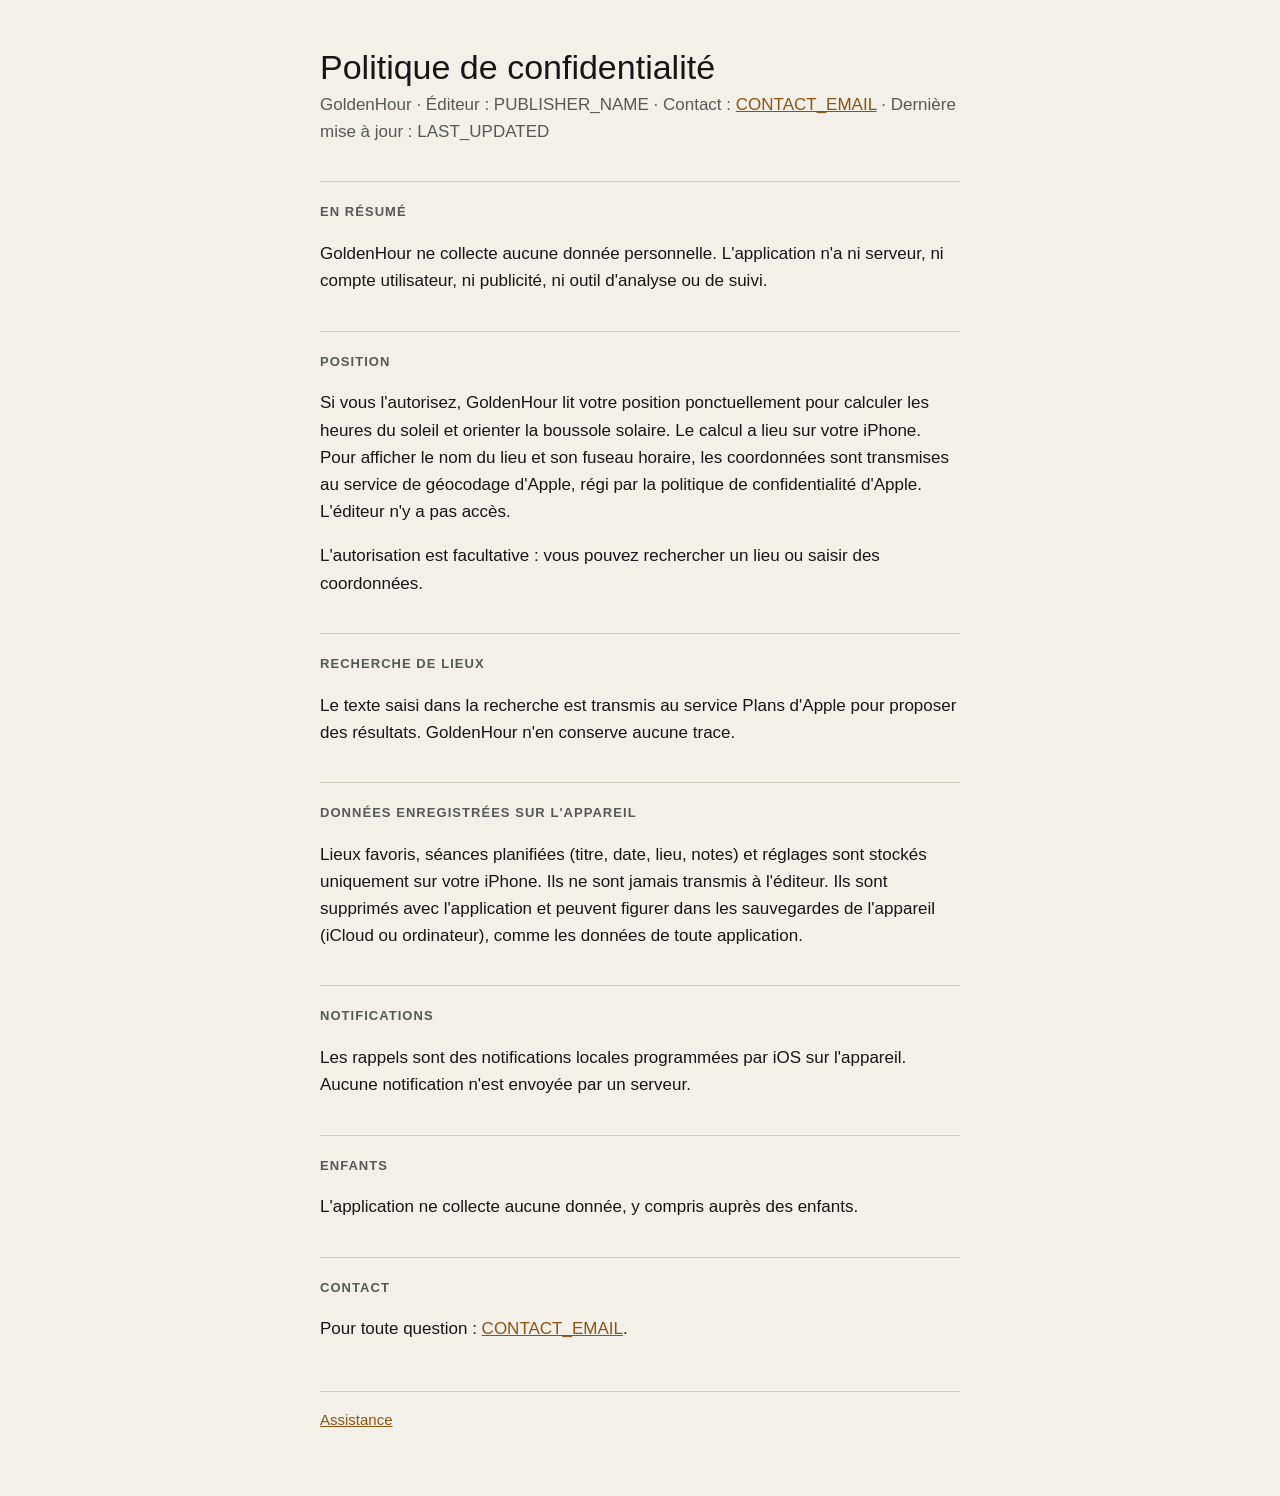
==== docs/confidentialite.html @ c63663b9 "Add support and privacy web pages (GitHub Pages from docs/) and step-by-step publishing guide Co-Aut" ====
<!doctype html>
<html lang="fr">
<head>
<meta charset="utf-8">
<meta name="viewport" content="width=device-width, initial-scale=1">
<title>GoldenHour — Confidentialité</title>
<link rel="stylesheet" href="style.css">
</head>
<body>
<main>
  <h1>Politique de confidentialité</h1>
  <p class="tagline">GoldenHour · Éditeur : PUBLISHER_NAME · Contact : <a href="mailto:CONTACT_EMAIL">CONTACT_EMAIL</a> · Dernière mise à jour : LAST_UPDATED</p>

  <h2>En résumé</h2>
  <p>GoldenHour ne collecte aucune donnée personnelle. L'application n'a ni serveur, ni compte utilisateur, ni publicité, ni outil d'analyse ou de suivi.</p>

  <h2>Position</h2>
  <p>Si vous l'autorisez, GoldenHour lit votre position ponctuellement pour calculer les heures du soleil et orienter la boussole solaire. Le calcul a lieu sur votre iPhone. Pour afficher le nom du lieu et son fuseau horaire, les coordonnées sont transmises au service de géocodage d'Apple, régi par la politique de confidentialité d'Apple. L'éditeur n'y a pas accès.</p>
  <p>L'autorisation est facultative : vous pouvez rechercher un lieu ou saisir des coordonnées.</p>

  <h2>Recherche de lieux</h2>
  <p>Le texte saisi dans la recherche est transmis au service Plans d'Apple pour proposer des résultats. GoldenHour n'en conserve aucune trace.</p>

  <h2>Données enregistrées sur l'appareil</h2>
  <p>Lieux favoris, séances planifiées (titre, date, lieu, notes) et réglages sont stockés uniquement sur votre iPhone. Ils ne sont jamais transmis à l'éditeur. Ils sont supprimés avec l'application et peuvent figurer dans les sauvegardes de l'appareil (iCloud ou ordinateur), comme les données de toute application.</p>

  <h2>Notifications</h2>
  <p>Les rappels sont des notifications locales programmées par iOS sur l'appareil. Aucune notification n'est envoyée par un serveur.</p>

  <h2>Enfants</h2>
  <p>L'application ne collecte aucune donnée, y compris auprès des enfants.</p>

  <h2>Contact</h2>
  <p>Pour toute question : <a href="mailto:CONTACT_EMAIL">CONTACT_EMAIL</a>.</p>

  <nav><a href="index.html">Assistance</a></nav>
</main>
</body>
</html>
---- docs/style.css ----
:root {
  --bg: #F3F0E9; --ink: #151717; --ink2: #545957; --rule: #D3CEC2; --amber: #8A5514; --accent: #D99A45;
  color-scheme: light dark;
}
@media (prefers-color-scheme: dark) {
  :root { --bg: #151717; --ink: #F3F0E9; --ink2: #A3A8A5; --rule: #2E3232; --amber: #E5AC60; }
}
* { box-sizing: border-box; }
body {
  margin: 0; background: var(--bg); color: var(--ink);
  font: 17px/1.6 -apple-system, BlinkMacSystemFont, "Helvetica Neue", Helvetica, Arial, sans-serif;
}
main { max-width: 680px; margin: 0 auto; padding: 48px 20px 64px; }
header { display: flex; align-items: center; gap: 16px; margin-bottom: 32px; }
header img { width: 64px; height: 64px; border-radius: 14px; }
h1 { font-weight: 300; font-size: 34px; margin: 0; line-height: 1.15; }
.tagline { color: var(--ink2); margin: 4px 0 0; }
h2 {
  font-size: 13px; font-weight: 600; letter-spacing: .08em; text-transform: uppercase;
  color: var(--ink2); border-top: 1px solid var(--rule); padding-top: 20px; margin: 36px 0 8px;
}
a { color: var(--amber); }
nav { margin-top: 48px; border-top: 1px solid var(--rule); padding-top: 16px; font-size: 15px; color: var(--ink2); }
nav a { margin-right: 16px; }
dt { font-weight: 600; margin-top: 16px; }
dd { margin: 4px 0 0; color: var(--ink); }
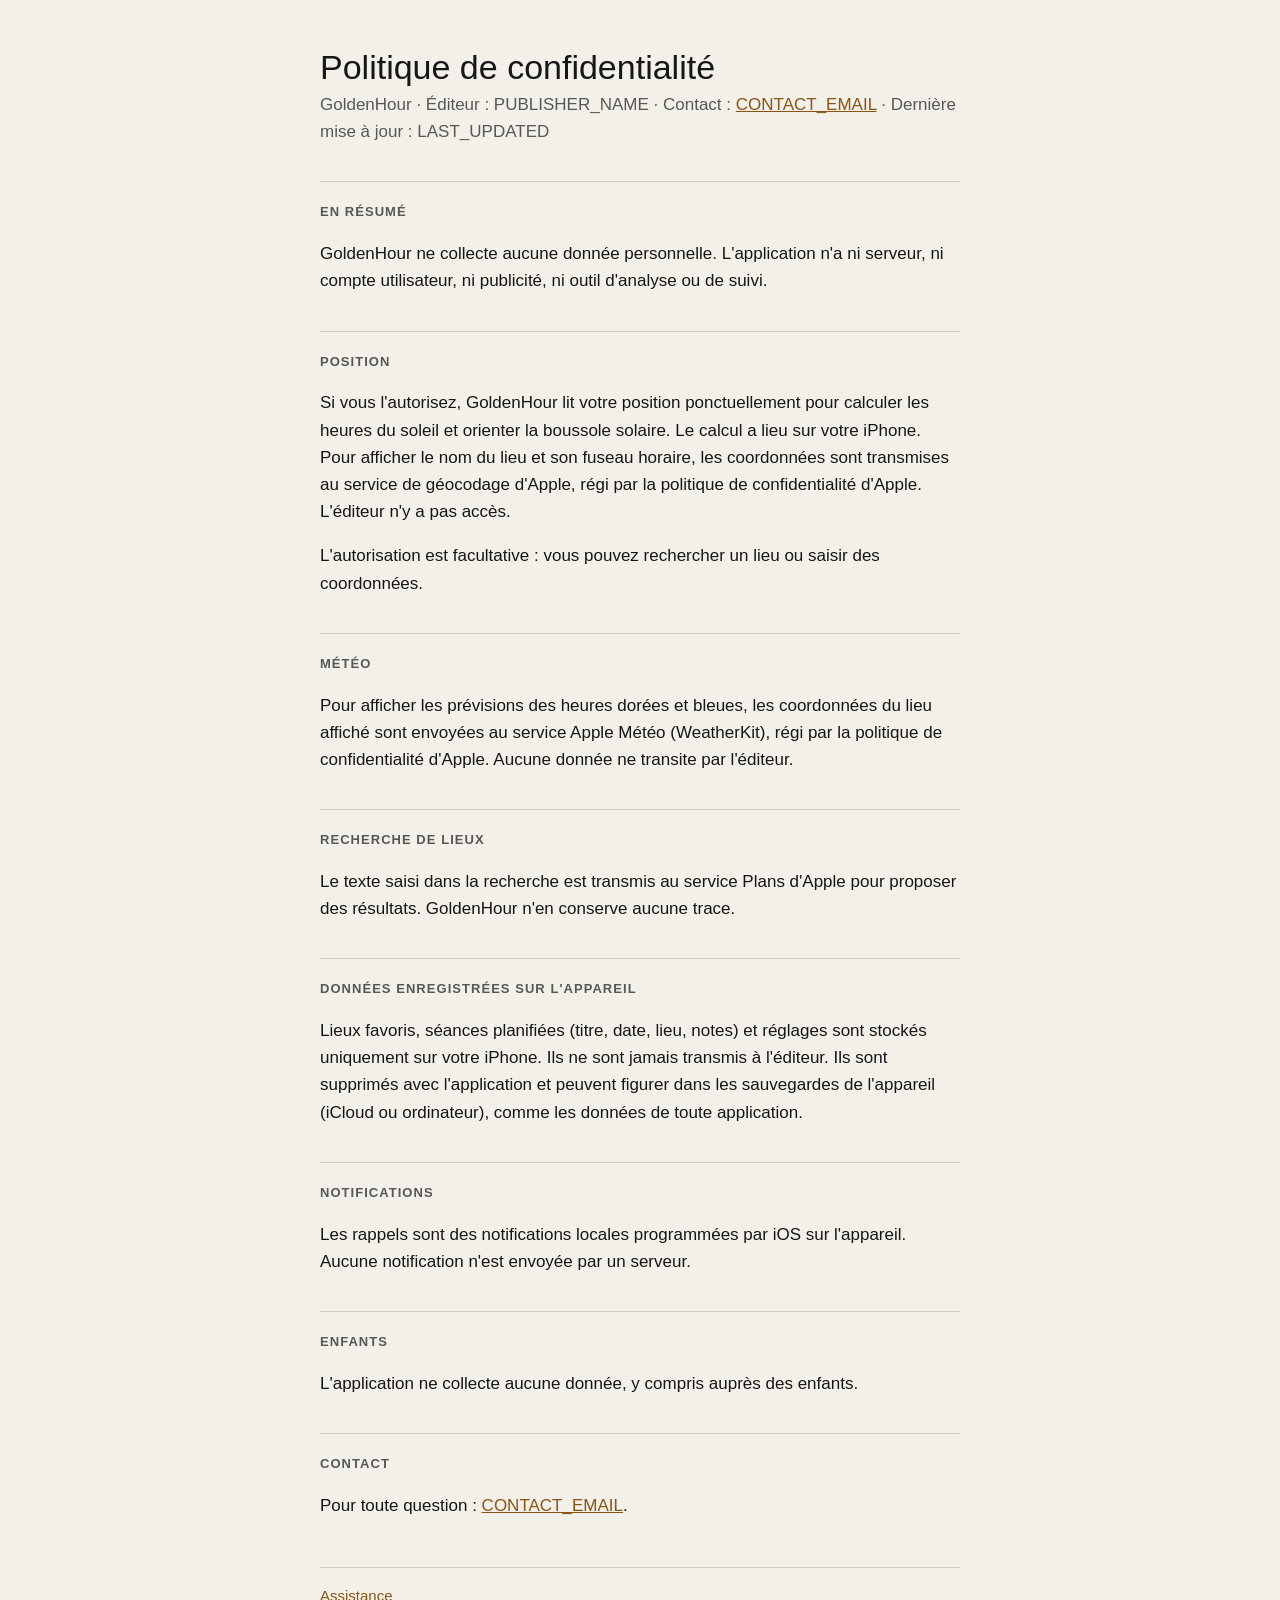
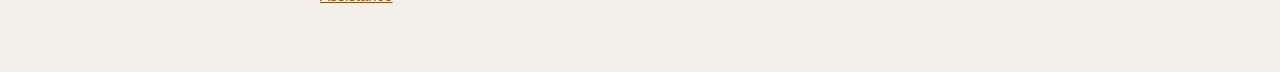
==== commit 74f57dc8: "Add WeatherKit forecasts for golden and blue hours Hour-by-hour cloud cover, precipitation chance, t" ====
--- a/docs/confidentialite.html
+++ b/docs/confidentialite.html
@@ -18,6 +18,9 @@
   <p>Si vous l'autorisez, GoldenHour lit votre position ponctuellement pour calculer les heures du soleil et orienter la boussole solaire. Le calcul a lieu sur votre iPhone. Pour afficher le nom du lieu et son fuseau horaire, les coordonnées sont transmises au service de géocodage d'Apple, régi par la politique de confidentialité d'Apple. L'éditeur n'y a pas accès.</p>
   <p>L'autorisation est facultative : vous pouvez rechercher un lieu ou saisir des coordonnées.</p>
 
+  <h2>Météo</h2>
+  <p>Pour afficher les prévisions des heures dorées et bleues, les coordonnées du lieu affiché sont envoyées au service Apple Météo (WeatherKit), régi par la politique de confidentialité d'Apple. Aucune donnée ne transite par l'éditeur.</p>
+
   <h2>Recherche de lieux</h2>
   <p>Le texte saisi dans la recherche est transmis au service Plans d'Apple pour proposer des résultats. GoldenHour n'en conserve aucune trace.</p>
 
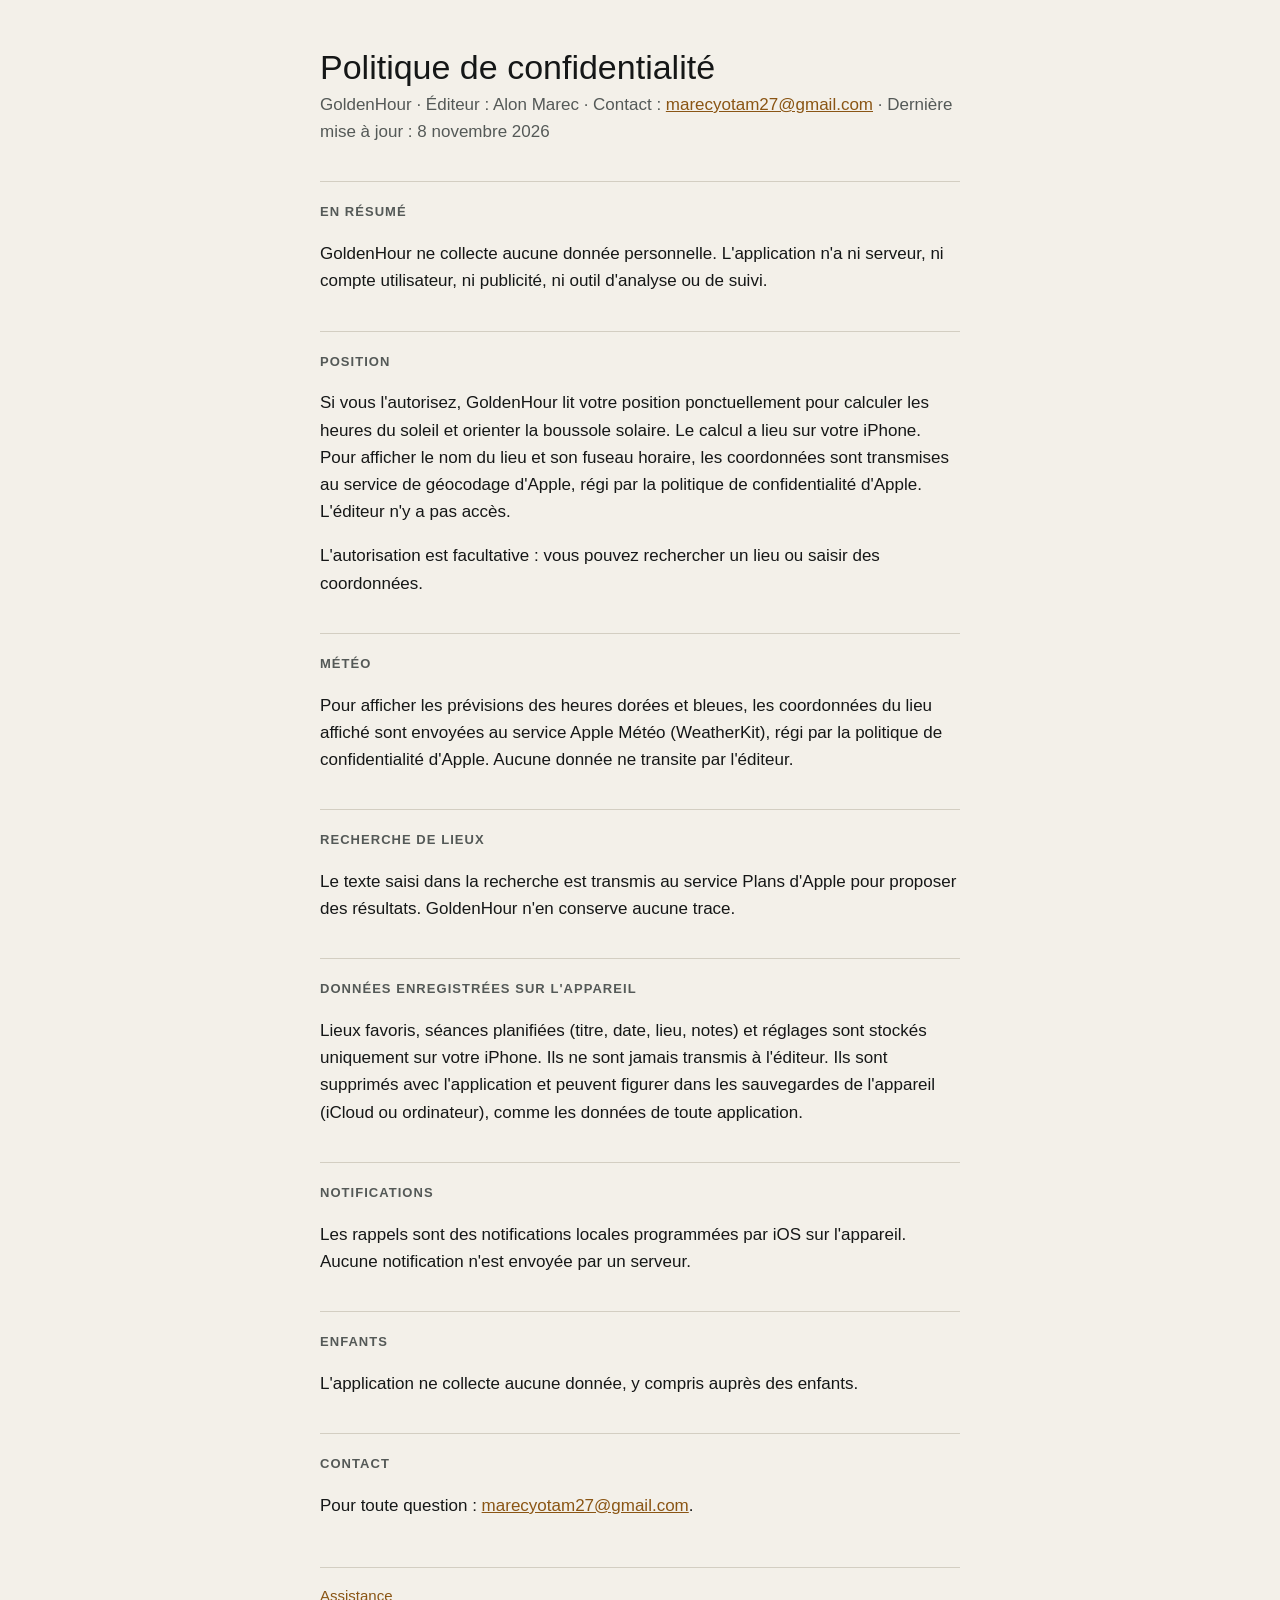
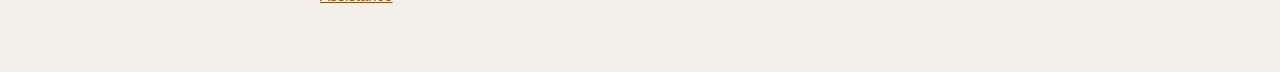
==== commit 017f1872: "Fill publisher and contact details on support and privacy pages Co-Authored-By: Claude Opus 5.5 <nor" ====
--- a/docs/confidentialite.html
+++ b/docs/confidentialite.html
@@ -9,7 +9,7 @@
 <body>
 <main>
   <h1>Politique de confidentialité</h1>
-  <p class="tagline">GoldenHour · Éditeur : PUBLISHER_NAME · Contact : <a href="mailto:CONTACT_EMAIL">CONTACT_EMAIL</a> · Dernière mise à jour : LAST_UPDATED</p>
+  <p class="tagline">GoldenHour · Éditeur : Alon Marec · Contact : <a href="mailto:marecyotam27@gmail.com">marecyotam27@gmail.com</a> · Dernière mise à jour : 8 novembre 2026</p>
 
   <h2>En résumé</h2>
   <p>GoldenHour ne collecte aucune donnée personnelle. L'application n'a ni serveur, ni compte utilisateur, ni publicité, ni outil d'analyse ou de suivi.</p>
@@ -34,7 +34,7 @@
   <p>L'application ne collecte aucune donnée, y compris auprès des enfants.</p>
 
   <h2>Contact</h2>
-  <p>Pour toute question : <a href="mailto:CONTACT_EMAIL">CONTACT_EMAIL</a>.</p>
+  <p>Pour toute question : <a href="mailto:marecyotam27@gmail.com">marecyotam27@gmail.com</a>.</p>
 
   <nav><a href="index.html">Assistance</a></nav>
 </main>
